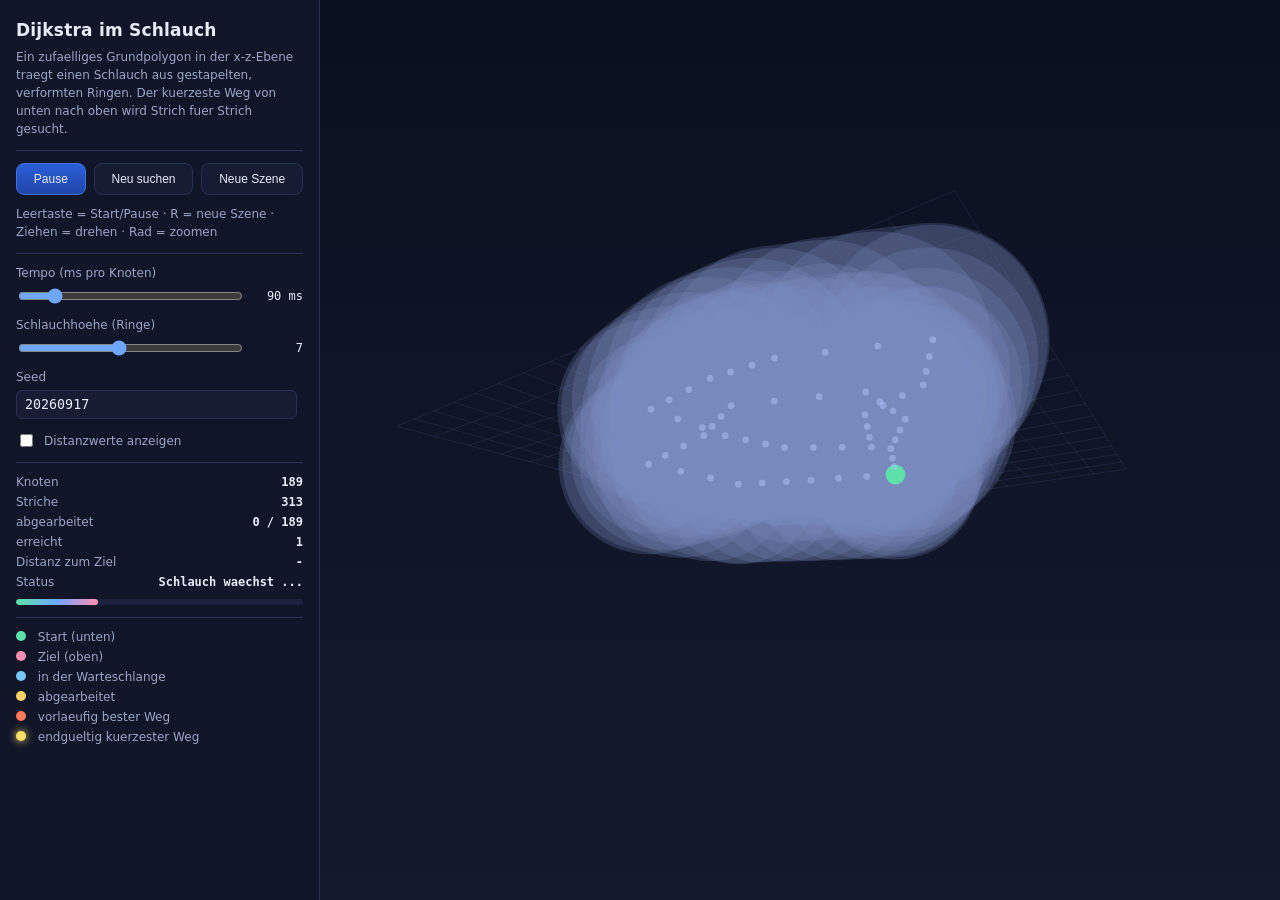
==== index.html @ c5bce0e5 "first commit" ====
<!DOCTYPE html>
<html lang="de">
<head>
<meta charset="utf-8" />
<meta name="viewport" content="width=device-width, initial-scale=1" />
<title>Dijkstra im Schlauch - kuerzester Weg nach oben</title>
<link rel="stylesheet" href="styles.css" />
</head>
<body>
<div class="app">
  <aside class="panel">
    <h1>Dijkstra&nbsp;im&nbsp;Schlauch</h1>
    <p class="intro">
      Ein zufaelliges Grundpolygon in der x-z-Ebene traegt einen Schlauch aus
      gestapelten, verformten Ringen. Der kuerzeste Weg von unten nach oben wird
      Strich fuer Strich gesucht.
    </p>

    <section class="group">
      <div class="row">
        <button id="playPause" class="primary">Start</button>
        <button id="reset">Neu suchen</button>
        <button id="regenerate">Neue Szene</button>
      </div>
      <p class="hint">Leertaste = Start/Pause &middot; R = neue Szene &middot; Ziehen = drehen &middot; Rad = zoomen</p>
    </section>

    <section class="group">
      <label class="field">
        <span>Tempo (ms pro Knoten)</span>
        <input id="speed" type="range" min="8" max="600" value="90" step="2" />
        <output id="speedLabel">90 ms</output>
      </label>

      <label class="field">
        <span>Schlauchhoehe (Ringe)</span>
        <input id="density" type="range" min="3" max="12" value="7" step="1" />
        <output id="densityLabel">7</output>
      </label>

      <label class="field">
        <span>Seed</span>
        <input id="seedInput" type="number" value="20260917" />
      </label>

      <label class="check">
        <input id="showDist" type="checkbox" />
        <span>Distanzwerte anzeigen</span>
      </label>
    </section>

    <section class="group stats">
      <div class="stat"><span>Knoten</span><b id="statNodes">-</b></div>
      <div class="stat"><span>Striche</span><b id="statEdges">-</b></div>
      <div class="stat"><span>abgearbeitet</span><b id="statSettled">-</b></div>
      <div class="stat"><span>erreicht</span><b id="statReached">-</b></div>
      <div class="stat"><span>Distanz zum Ziel</span><b id="statDist">-</b></div>
      <div class="stat"><span>Status</span><b id="statState">bereit</b></div>
      <div class="progress"><div id="progress"></div></div>
    </section>

    <section class="group legend">
      <div><i class="sw start"></i> Start (unten)</div>
      <div><i class="sw target"></i> Ziel (oben)</div>
      <div><i class="sw queued"></i> in der Warteschlange</div>
      <div><i class="sw settled"></i> abgearbeitet</div>
      <div><i class="sw tree"></i> vorlaeufig bester Weg</div>
      <div><i class="sw path"></i> endgueltig kuerzester Weg</div>
    </section>

    <p id="summary" class="summary"></p>
  </aside>

  <main class="stage">
    <canvas id="scene"></canvas>
    <div id="tooltip" class="tooltip"></div>
  </main>
</div>

<script type="module" src="js/main.js"></script>
</body>
</html>
---- styles.css ----
:root {
  --bg: #070a14;
  --panel: #101528;
  --panel-2: #161d33;
  --line: #263055;
  --text: #e8ecf8;
  --muted: #9aa7c7;
  --accent: #6ea8fe;
  --start: #5ee1a8;
  --target: #ff8fb1;
  --path: #ffe066;
}

* { box-sizing: border-box; }

html, body {
  margin: 0;
  height: 100%;
  background: var(--bg);
  color: var(--text);
  font-family: "Segoe UI", system-ui, -apple-system, sans-serif;
}

.app {
  display: grid;
  grid-template-columns: 320px 1fr;
  height: 100vh;
}

/* --------------------------------- Panel --------------------------------- */

.panel {
  background: var(--panel);
  border-right: 1px solid var(--line);
  padding: 16px 16px 28px;
  overflow-y: auto;
}

.panel h1 {
  font-size: 17px;
  margin: 4px 0 8px;
  letter-spacing: 0.2px;
}

.intro, .hint {
  color: var(--muted);
  font-size: 12px;
  line-height: 1.5;
  margin: 0 0 12px;
}

.hint { margin: 10px 0 0; }

.group {
  border-top: 1px solid var(--line);
  padding: 12px 0;
}

.row {
  display: flex;
  gap: 8px;
  flex-wrap: wrap;
}

button {
  flex: 1 1 auto;
  padding: 8px 10px;
  border-radius: 8px;
  border: 1px solid var(--line);
  background: var(--panel-2);
  color: var(--text);
  font-size: 12px;
  cursor: pointer;
  transition: background 0.15s, border-color 0.15s;
}

button:hover { background: #1d2643; border-color: #3a4780; }

button.primary {
  background: linear-gradient(180deg, #2b5fd9, #1e46a8);
  border-color: #3f6fe0;
}

button.primary:hover { background: linear-gradient(180deg, #3468e6, #2450b8); }

/* -------------------------------- Controls ------------------------------- */

.field {
  display: grid;
  grid-template-columns: 1fr auto;
  align-items: center;
  gap: 6px;
  font-size: 12px;
  color: var(--muted);
  margin-bottom: 12px;
}

.field > span { grid-column: 1 / -1; }

.field input[type="range"] {
  width: 100%;
  accent-color: var(--accent);
}

.field output {
  font-family: ui-monospace, Consolas, monospace;
  color: var(--text);
  font-size: 12px;
  min-width: 56px;
  text-align: right;
}

.field input[type="number"] {
  width: 100%;
  padding: 6px 8px;
  border-radius: 6px;
  border: 1px solid var(--line);
  background: var(--panel-2);
  color: var(--text);
  font-family: ui-monospace, Consolas, monospace;
}

.check {
  display: flex;
  gap: 8px;
  align-items: center;
  font-size: 12px;
  color: var(--muted);
  cursor: pointer;
}

.check input { accent-color: var(--accent); }

/* --------------------------------- Stats -------------------------------- */

.stats { display: grid; gap: 6px; }

.stat {
  display: flex;
  justify-content: space-between;
  font-size: 12px;
  color: var(--muted);
}

.stat b {
  color: var(--text);
  font-family: ui-monospace, Consolas, monospace;
  font-weight: 600;
}

.progress {
  height: 6px;
  border-radius: 99px;
  background: #1b2340;
  overflow: hidden;
  margin-top: 4px;
}

.progress > div {
  height: 100%;
  width: 0%;
  border-radius: 99px;
  background: linear-gradient(90deg, var(--start), var(--accent), var(--target));
  transition: width 0.12s linear;
}

/* -------------------------------- Legend -------------------------------- */

.legend {
  display: grid;
  gap: 6px;
  font-size: 12px;
  color: var(--muted);
}

.legend i.sw {
  display: inline-block;
  width: 10px;
  height: 10px;
  border-radius: 50%;
  margin-right: 8px;
}

.sw.start { background: var(--start); }
.sw.target { background: var(--target); }
.sw.queued { background: #78c8ff; }
.sw.settled { background: #ffd166; }
.sw.tree { background: #ff7a5c; }
.sw.path { background: var(--path); box-shadow: 0 0 8px var(--path); }

.summary {
  font-size: 12px;
  color: var(--path);
  line-height: 1.5;
  margin: 12px 0 0;
  min-height: 16px;
}

/* --------------------------------- Stage -------------------------------- */

.stage { position: relative; }

#scene {
  display: block;
  width: 100%;
  height: 100%;
  cursor: grab;
  touch-action: none;
}

#scene:active { cursor: grabbing; }

.tooltip {
  position: absolute;
  display: none;
  padding: 6px 9px;
  border-radius: 6px;
  background: rgba(10, 14, 28, 0.94);
  border: 1px solid var(--line);
  font-family: ui-monospace, Consolas, monospace;
  font-size: 11px;
  color: var(--text);
  pointer-events: none;
  white-space: nowrap;
}

@media (max-width: 820px) {
  .app { grid-template-columns: 1fr; grid-template-rows: auto 1fr; }
  .panel { max-height: 45vh; border-right: none; border-bottom: 1px solid var(--line); }
}
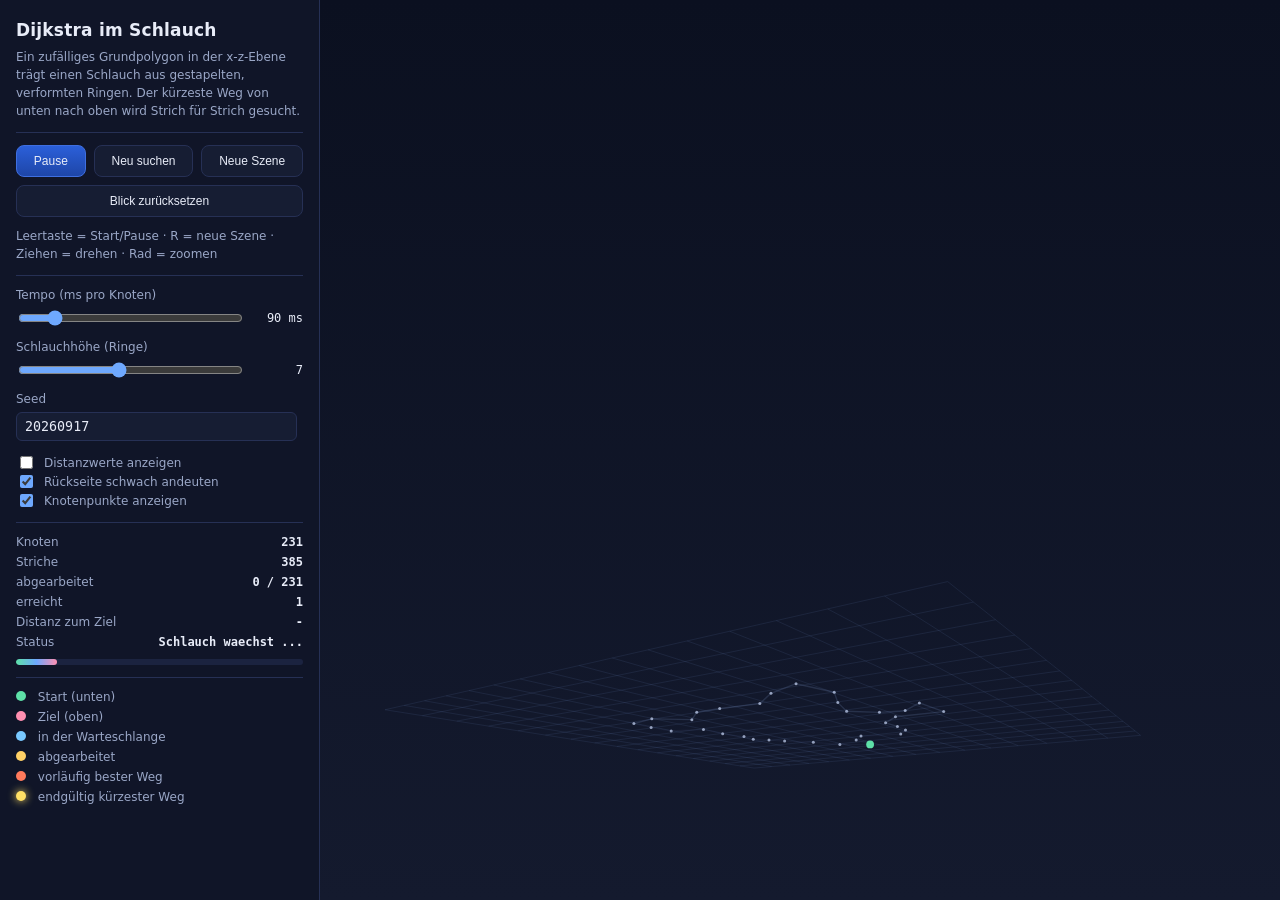
==== commit 019c7c3a: "sec com" ====
--- a/index.html
+++ b/index.html
@@ -3,7 +3,7 @@
 <head>
 <meta charset="utf-8" />
 <meta name="viewport" content="width=device-width, initial-scale=1" />
-<title>Dijkstra im Schlauch - kuerzester Weg nach oben</title>
+<title>Dijkstra im Schlauch - kürzester Weg nach oben</title>
 <link rel="stylesheet" href="styles.css" />
 </head>
 <body>
@@ -11,9 +11,9 @@
   <aside class="panel">
     <h1>Dijkstra&nbsp;im&nbsp;Schlauch</h1>
     <p class="intro">
-      Ein zufaelliges Grundpolygon in der x-z-Ebene traegt einen Schlauch aus
-      gestapelten, verformten Ringen. Der kuerzeste Weg von unten nach oben wird
-      Strich fuer Strich gesucht.
+      Ein zufälliges Grundpolygon in der x-z-Ebene trägt einen Schlauch aus
+      gestapelten, verformten Ringen. Der kürzeste Weg von unten nach oben wird
+      Strich für Strich gesucht.
     </p>
 
     <section class="group">
@@ -21,6 +21,9 @@
         <button id="playPause" class="primary">Start</button>
         <button id="reset">Neu suchen</button>
         <button id="regenerate">Neue Szene</button>
+      </div>
+      <div class="row" style="margin-top: 8px;">
+        <button id="resetView">Blick zurücksetzen</button>
       </div>
       <p class="hint">Leertaste = Start/Pause &middot; R = neue Szene &middot; Ziehen = drehen &middot; Rad = zoomen</p>
     </section>
@@ -33,7 +36,7 @@
       </label>
 
       <label class="field">
-        <span>Schlauchhoehe (Ringe)</span>
+        <span>Schlauchhöhe (Ringe)</span>
         <input id="density" type="range" min="3" max="12" value="7" step="1" />
         <output id="densityLabel">7</output>
       </label>
@@ -46,6 +49,16 @@
       <label class="check">
         <input id="showDist" type="checkbox" />
         <span>Distanzwerte anzeigen</span>
+      </label>
+
+      <label class="check">
+        <input id="showHidden" type="checkbox" checked />
+        <span>Rückseite schwach andeuten</span>
+      </label>
+
+      <label class="check">
+        <input id="showNodes" type="checkbox" checked />
+        <span>Knotenpunkte anzeigen</span>
       </label>
     </section>
 
@@ -64,8 +77,8 @@
       <div><i class="sw target"></i> Ziel (oben)</div>
       <div><i class="sw queued"></i> in der Warteschlange</div>
       <div><i class="sw settled"></i> abgearbeitet</div>
-      <div><i class="sw tree"></i> vorlaeufig bester Weg</div>
-      <div><i class="sw path"></i> endgueltig kuerzester Weg</div>
+      <div><i class="sw tree"></i> vorläufig bester Weg</div>
+      <div><i class="sw path"></i> endgültig kürzester Weg</div>
     </section>
 
     <p id="summary" class="summary"></p>
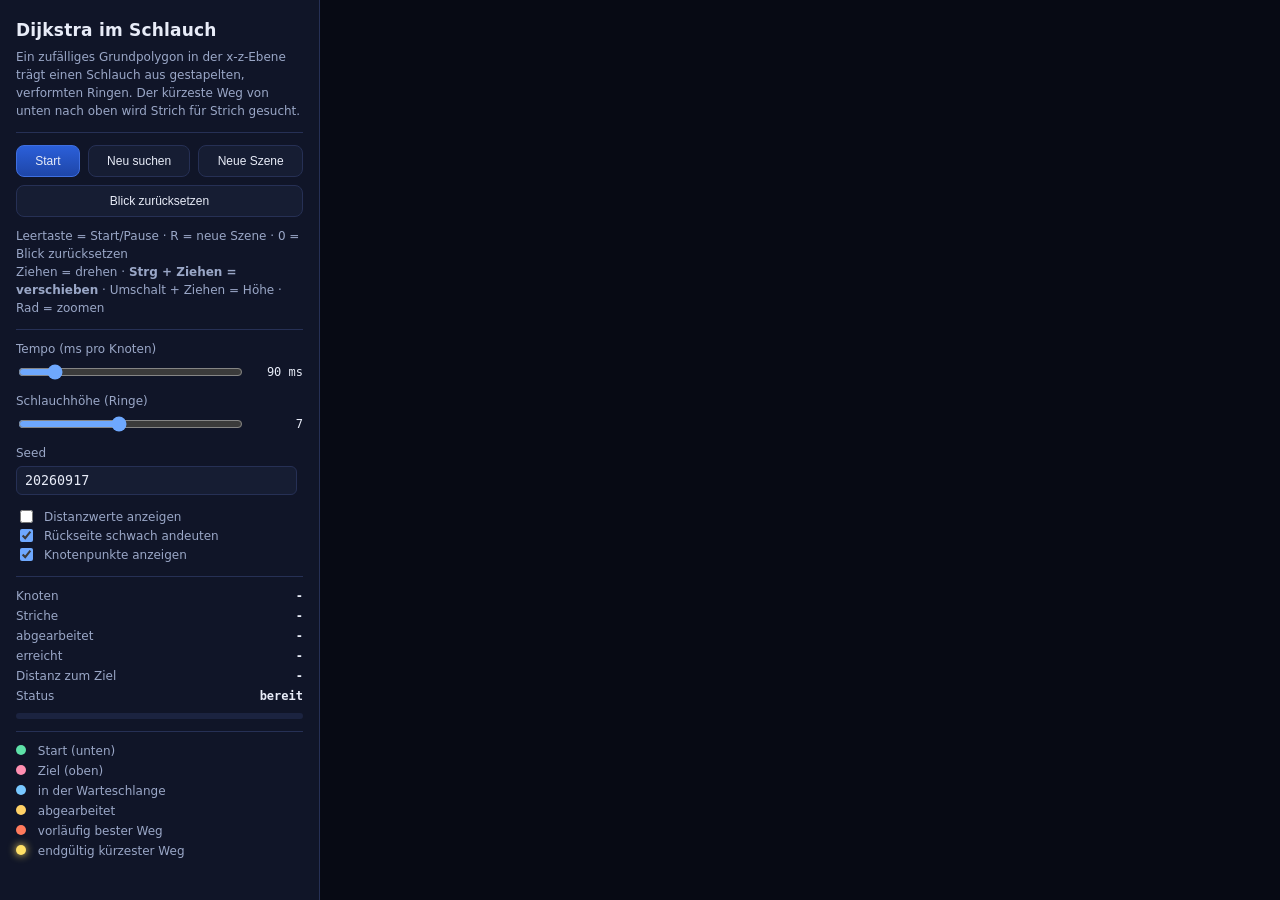
==== commit 51b0ad95: "3rd com" ====
--- a/index.html
+++ b/index.html
@@ -25,7 +25,10 @@
       <div class="row" style="margin-top: 8px;">
         <button id="resetView">Blick zurücksetzen</button>
       </div>
-      <p class="hint">Leertaste = Start/Pause &middot; R = neue Szene &middot; Ziehen = drehen &middot; Rad = zoomen</p>
+      <p class="hint">
+        Leertaste = Start/Pause &middot; R = neue Szene &middot; 0 = Blick zurücksetzen<br />
+        Ziehen = drehen &middot; <b>Strg + Ziehen = verschieben</b> &middot; Umschalt + Ziehen = Höhe &middot; Rad = zoomen
+      </p>
     </section>
 
     <section class="group">
